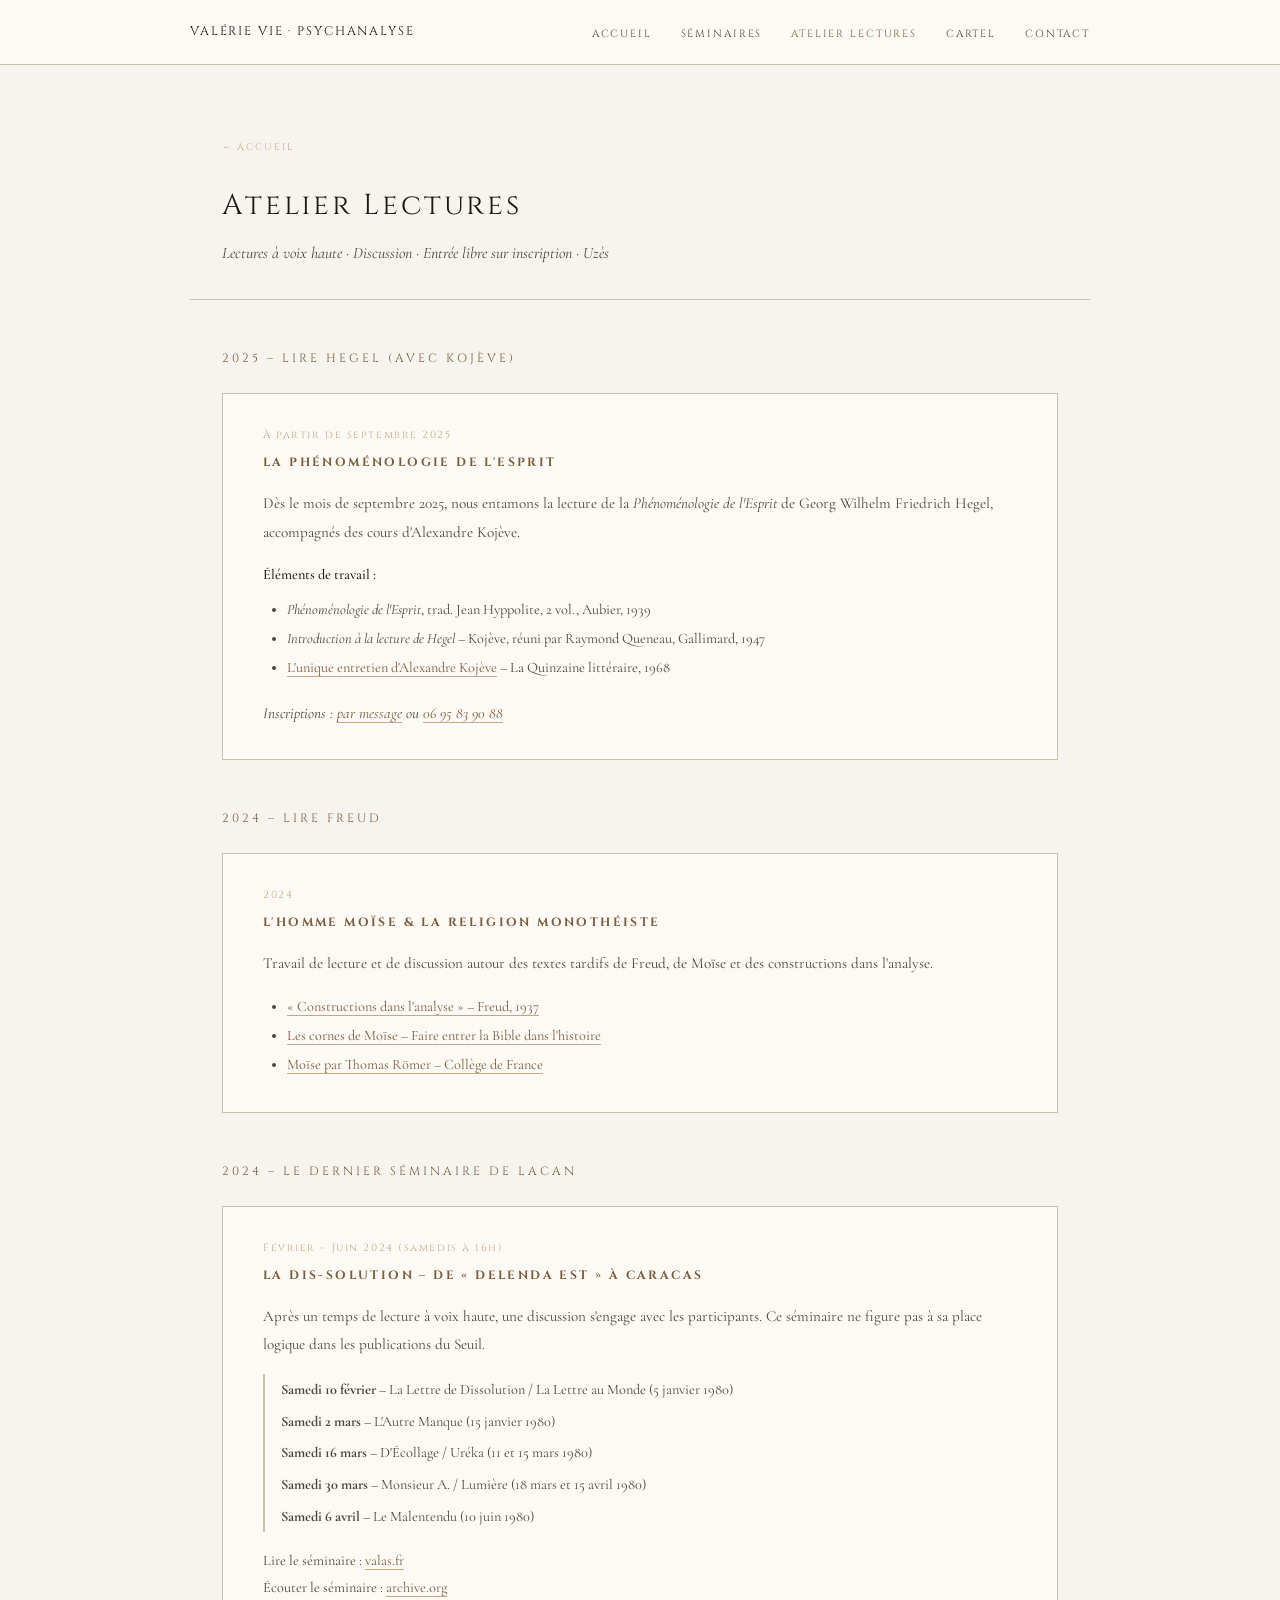
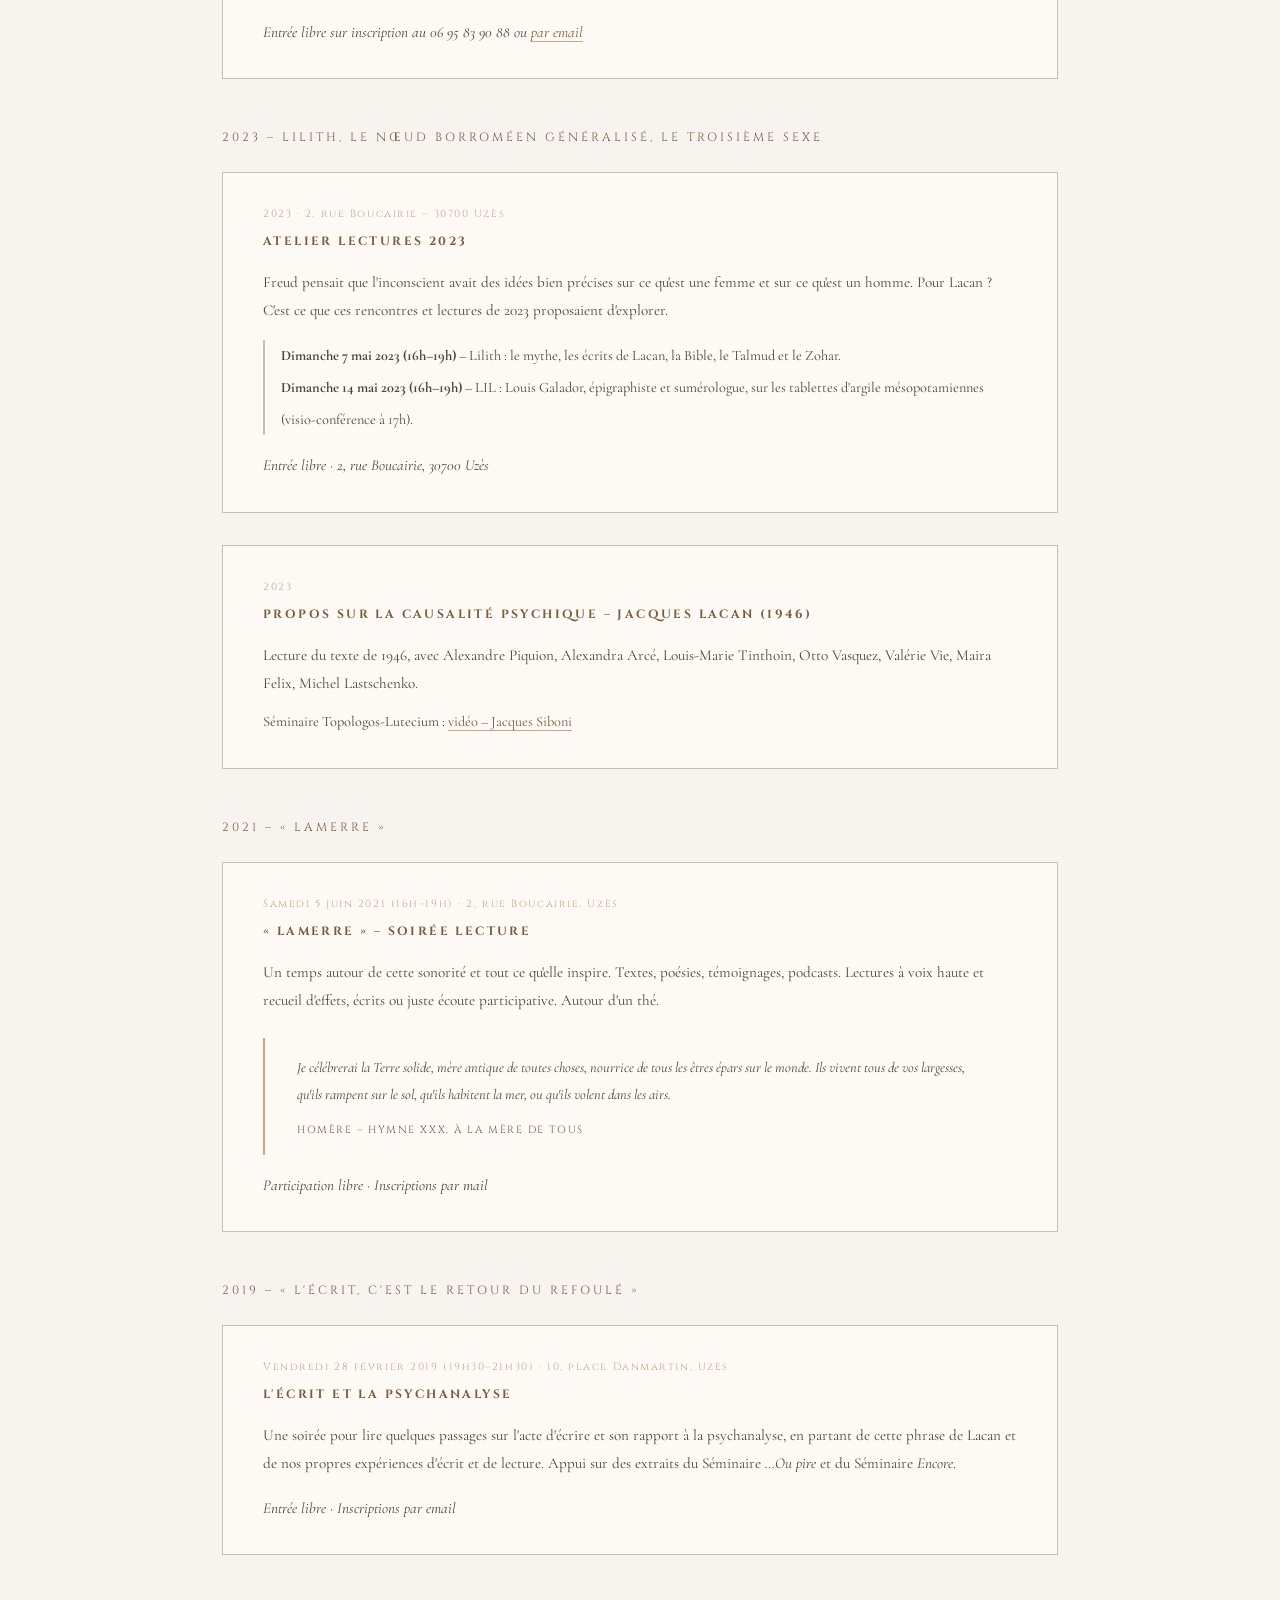
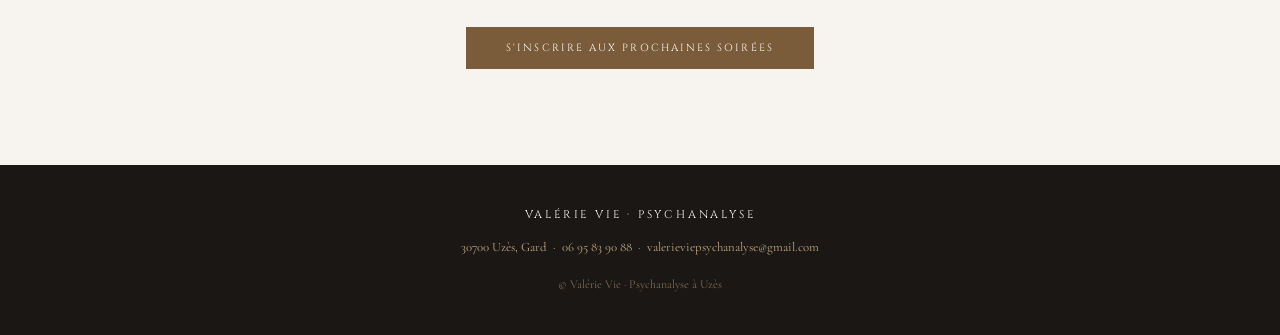
==== atelier-lectures.html @ 2cf09d51 "Add files via upload" ====
<!DOCTYPE html>
<html lang="fr">
<head>
  <meta charset="UTF-8">
  <meta name="viewport" content="width=device-width, initial-scale=1.0">
  <title>Atelier Lectures – Valérie Vie Psychanalyse Uzès</title>
  <meta name="description" content="Atelier de lecture de textes psychanalytiques à Uzès. Hegel avec Kojève, Freud, Lacan. Entrée libre sur inscription.">
  <meta name="keywords" content="atelier lecture psychanalyse Uzès, lire Lacan, lire Freud Gard, soirée lecture Occitanie">
  <link rel="canonical" href="https://valerievie-psychanalyse.fr/atelier-lectures.html">
  <link rel="stylesheet" href="style.css">
</head>
<body>

<nav>
  <div class="nav-inner">
    <a class="nav-logo" href="index.html">Valérie Vie · Psychanalyse</a>
    <button class="burger" aria-label="Menu"><span></span><span></span><span></span></button>
    <ul class="nav-links">
      <li><a href="index.html">Accueil</a></li>
      <li><a href="seminaires.html">Séminaires</a></li>
      <li><a href="atelier-lectures.html" class="active">Atelier Lectures</a></li>
      <li><a href="cartel.html">Cartel</a></li>
      <li><a href="contact.html">Contact</a></li>
    </ul>
  </div>
</nav>

<div class="page-header fade-in">
  <a class="back" href="index.html">← Accueil</a>
  <h1>Atelier Lectures</h1>
  <p class="subtitle">Lectures à voix haute · Discussion · Entrée libre sur inscription · Uzès</p>
</div>

<main class="container">

  <!-- 2025 : Hegel -->
  <p class="section-title">2025 – Lire Hegel (avec Kojève)</p>

  <div class="card fade-in">
    <div class="card-year">À partir de septembre 2025</div>
    <h3>La Phénoménologie de l'Esprit</h3>
    <p>
      Dès le mois de septembre 2025, nous entamons la lecture de la <em>Phénoménologie de l'Esprit</em>
      de Georg Wilhelm Friedrich Hegel, accompagnés des cours d'Alexandre Kojève.
    </p>
    <p style="margin-top:1rem;font-weight:500;font-size:0.9rem;color:var(--ink);">Éléments de travail :</p>
    <ul style="margin-top:0.5rem;list-style:disc;padding-left:1.5rem;font-size:0.9rem;color:var(--ink-light);line-height:2;">
      <li><em>Phénoménologie de l'Esprit</em>, trad. Jean Hyppolite, 2 vol., Aubier, 1939</li>
      <li><em>Introduction à la lecture de Hegel</em> – Kojève, réuni par Raymond Queneau, Gallimard, 1947</li>
      <li><a class="text-link" href="https://www.la-nouvelle-quinzaine.fr/alexandre-kojeve-1902-1968-son-unique-entretien-quelques-mois-avant-sa-mort" target="_blank" rel="noopener">L'unique entretien d'Alexandre Kojève</a> – La Quinzaine littéraire, 1968</li>
    </ul>
    <p class="card-members">Inscriptions : <a class="text-link" href="contact.html">par message</a> ou <a class="text-link" href="tel:0695839088">06 95 83 90 88</a></p>
  </div>

  <!-- 2024 : Freud -->
  <p class="section-title">2024 – Lire Freud</p>

  <div class="card">
    <div class="card-year">2024</div>
    <h3>L'Homme Moïse &amp; la Religion Monothéiste</h3>
    <p>
      Travail de lecture et de discussion autour des textes tardifs de Freud, de Moïse
      et des constructions dans l'analyse.
    </p>
    <ul style="margin-top:1rem;list-style:disc;padding-left:1.5rem;font-size:0.9rem;color:var(--ink-light);line-height:2;">
      <li><a class="text-link" href="https://recherchesaint-anne.blogspot.com/2020/12/constructions-dans-lanalyse-freud-1937.html" target="_blank" rel="noopener">«&nbsp;Constructions dans l'analyse&nbsp;» – Freud, 1937</a></li>
      <li><a class="text-link" href="https://www.youtube.com/watch?v=8_z9hTiQg0g" target="_blank" rel="noopener">Les cornes de Moïse – Faire entrer la Bible dans l'histoire</a></li>
      <li><a class="text-link" href="https://www.college-de-france.fr/fr/audiovisuel?key=moise" target="_blank" rel="noopener">Moïse par Thomas Römer – Collège de France</a></li>
    </ul>
  </div>

  <!-- 2024 : Lacan Dissolution -->
  <p class="section-title">2024 – Le Dernier Séminaire de Lacan</p>

  <div class="card">
    <div class="card-year">Février – Juin 2024 (samedis à 16h)</div>
    <h3>La Dis-Solution – De «&nbsp;Delenda Est&nbsp;» à Caracas</h3>
    <p>
      Après un temps de lecture à voix haute, une discussion s'engage avec les participants.
      Ce séminaire ne figure pas à sa place logique dans les publications du Seuil.
    </p>
    <ul style="margin-top:1rem;list-style:none;font-size:0.9rem;color:var(--ink-light);line-height:2.2;border-left:2px solid var(--rule);padding-left:1rem;">
      <li><strong>Samedi 10 février</strong> – La Lettre de Dissolution / La Lettre au Monde (5 janvier 1980)</li>
      <li><strong>Samedi 2 mars</strong> – L'Autre Manque (15 janvier 1980)</li>
      <li><strong>Samedi 16 mars</strong> – D'Écollage / Uréka (11 et 15 mars 1980)</li>
      <li><strong>Samedi 30 mars</strong> – Monsieur A. / Lumière (18 mars et 15 avril 1980)</li>
      <li><strong>Samedi 6 avril</strong> – Le Malentendu (10 juin 1980)</li>
    </ul>
    <p style="margin-top:1rem;font-size:0.9rem;">
      Lire le séminaire : <a class="text-link" href="https://www.valas.fr/La-Dissolution-1979-1980-et-ses-suites,051" target="_blank" rel="noopener">valas.fr</a><br>
      Écouter le séminaire : <a class="text-link" href="https://archive.org/details/Dissolution_201406" target="_blank" rel="noopener">archive.org</a>
    </p>
    <p class="card-members">Entrée libre sur inscription au 06 95 83 90 88 ou <a class="text-link" href="mailto:valerieviepsychanalyse@gmail.com">par email</a></p>
  </div>

  <!-- 2023 -->
  <p class="section-title">2023 – Lilith, le Nœud Borroméen Généralisé, le Troisième Sexe</p>

  <div class="card">
    <div class="card-year">2023 · 2, rue Boucairie – 30700 Uzès</div>
    <h3>Atelier Lectures 2023</h3>
    <p>
      Freud pensait que l'inconscient avait des idées bien précises sur ce qu'est une femme et sur ce qu'est un homme.
      Pour Lacan&nbsp;? C'est ce que ces rencontres et lectures de 2023 proposaient d'explorer.
    </p>
    <ul style="margin-top:1rem;list-style:none;font-size:0.9rem;color:var(--ink-light);line-height:2.2;border-left:2px solid var(--rule);padding-left:1rem;">
      <li><strong>Dimanche 7 mai 2023 (16h–19h)</strong> – Lilith : le mythe, les écrits de Lacan, la Bible, le Talmud et le Zohar.</li>
      <li><strong>Dimanche 14 mai 2023 (16h–19h)</strong> – LIL : Louis Galador, épigraphiste et sumérologue, sur les tablettes d'argile mésopotamiennes (visio-conférence à 17h).</li>
    </ul>
    <p class="card-members">Entrée libre · 2, rue Boucairie, 30700 Uzès</p>
  </div>

  <!-- 2023 Causalité psychique -->
  <div class="card">
    <div class="card-year">2023</div>
    <h3>Propos sur la Causalité Psychique – Jacques Lacan (1946)</h3>
    <p>
      Lecture du texte de 1946, avec Alexandre Piquion, Alexandra Arcé, Louis-Marie Tinthoin,
      Otto Vasquez, Valérie Vie, Maira Felix, Michel Lastschenko.
    </p>
    <p style="margin-top:0.75rem;font-size:0.9rem;">
      Séminaire Topologos-Lutecium : <a class="text-link" href="https://www.youtube.com/watch?v=P_u5lKTdiG8" target="_blank" rel="noopener">vidéo – Jacques Siboni</a>
    </p>
  </div>

  <!-- 2021 -->
  <p class="section-title">2021 – «&nbsp;Lamerre&nbsp;»</p>

  <div class="card">
    <div class="card-year">Samedi 5 juin 2021 (16h–19h) · 2, rue Boucairie, Uzès</div>
    <h3>«&nbsp;Lamerre&nbsp;» – Soirée Lecture</h3>
    <p>
      Un temps autour de cette sonorité et tout ce qu'elle inspire.
      Textes, poésies, témoignages, podcasts. Lectures à voix haute et recueil d'effets,
      écrits ou juste écoute participative. Autour d'un thé.
    </p>
    <div class="quote-block" style="margin:1.5rem 0 0;">
      <blockquote style="font-size:0.9rem;">
        Je célébrerai la Terre solide, mère antique de toutes choses, nourrice de tous les êtres épars sur le monde.
        Ils vivent tous de vos largesses, qu'ils rampent sur le sol, qu'ils habitent la mer, ou qu'ils volent dans les airs.
      </blockquote>
      <cite>Homère – Hymne XXX, À la Mère de tous</cite>
    </div>
    <p class="card-members">Participation libre · Inscriptions par mail</p>
  </div>

  <!-- 2019 -->
  <p class="section-title">2019 – «&nbsp;L'écrit, c'est le retour du refoulé&nbsp;»</p>

  <div class="card">
    <div class="card-year">Vendredi 28 février 2019 (19h30–21h30) · 10, place Danmartin, Uzès</div>
    <h3>L'Écrit et la Psychanalyse</h3>
    <p>
      Une soirée pour lire quelques passages sur l'acte d'écrire et son rapport à la psychanalyse,
      en partant de cette phrase de Lacan et de nos propres expériences d'écrit et de lecture.
      Appui sur des extraits du Séminaire <em>…Ou pire</em> et du Séminaire <em>Encore</em>.
    </p>
    <p class="card-members">Entrée libre · Inscriptions par email</p>
  </div>

  <div style="margin-top:3rem;text-align:center;">
    <a href="contact.html" class="btn">S'inscrire aux prochaines soirées</a>
  </div>

</main>

<footer>
  <div class="footer-logo">Valérie Vie · Psychanalyse</div>
  <p>30700 Uzès, Gard &nbsp;·&nbsp;
  <a href="tel:0695839088">06 95 83 90 88</a> &nbsp;·&nbsp;
  <a href="mailto:valerieviepsychanalyse@gmail.com">valerieviepsychanalyse@gmail.com</a></p>
  <p style="margin-top:1rem;font-size:0.75rem;opacity:0.6;">© Valérie Vie · Psychanalyse à Uzès</p>
</footer>

<script src="nav.js"></script>
</body>
</html>
---- style.css ----
@import url('https://fonts.googleapis.com/css2?family=Cormorant+Garamond:ital,wght@0,300;0,400;0,500;1,300;1,400&family=Cinzel:wght@400;500&family=EB+Garamond:ital,wght@0,400;1,400&display=swap');

:root {
  --bg: #f7f4ef;
  --ink: #1a1714;
  --ink-light: #4a4540;
  --accent: #7a5c3a;
  --accent-light: #c4a882;
  --rule: #c8bfb0;
  --white: #fdfaf6;
}

*, *::before, *::after { box-sizing: border-box; margin: 0; padding: 0; }

html { scroll-behavior: smooth; }

body {
  background: var(--bg);
  color: var(--ink);
  font-family: 'Cormorant Garamond', serif;
  font-size: 18px;
  line-height: 1.75;
  min-height: 100vh;
}

/* ── NAV ── */
nav {
  background: var(--white);
  border-bottom: 1px solid var(--rule);
  position: sticky;
  top: 0;
  z-index: 100;
  padding: 0 2rem;
}

.nav-inner {
  max-width: 900px;
  margin: 0 auto;
  display: flex;
  align-items: center;
  justify-content: space-between;
  height: 64px;
  gap: 1rem;
}

.nav-logo {
  font-family: 'Cinzel', serif;
  font-size: 0.78rem;
  letter-spacing: 0.15em;
  text-transform: uppercase;
  color: var(--ink);
  text-decoration: none;
  white-space: nowrap;
}

.nav-links {
  display: flex;
  gap: 1.8rem;
  list-style: none;
  flex-wrap: wrap;
  justify-content: flex-end;
}

.nav-links a {
  font-family: 'Cinzel', serif;
  font-size: 0.65rem;
  letter-spacing: 0.18em;
  text-transform: uppercase;
  color: var(--ink-light);
  text-decoration: none;
  transition: color 0.2s;
  white-space: nowrap;
}

.nav-links a:hover,
.nav-links a.active { color: var(--accent); }

/* burger */
.burger { display: none; cursor: pointer; flex-direction: column; gap: 5px; background: none; border: none; padding: 4px; }
.burger span { display: block; width: 24px; height: 1.5px; background: var(--ink); transition: all 0.3s; }

/* ── HERO ── */
.hero {
  max-width: 900px;
  margin: 5rem auto 3rem;
  padding: 0 2rem;
  display: grid;
  grid-template-columns: 1fr 1fr;
  gap: 4rem;
  align-items: start;
}

.hero-text h1 {
  font-family: 'Cinzel', serif;
  font-size: 1.1rem;
  letter-spacing: 0.2em;
  text-transform: uppercase;
  color: var(--accent);
  margin-bottom: 0.4rem;
}

.hero-text h2 {
  font-family: 'Cormorant Garamond', serif;
  font-size: 3rem;
  font-weight: 300;
  line-height: 1.15;
  margin-bottom: 1.5rem;
}

.hero-text p {
  font-size: 1rem;
  color: var(--ink-light);
  font-style: italic;
  line-height: 1.8;
}

.hero-ornament {
  display: flex;
  flex-direction: column;
  align-items: center;
  padding-top: 1rem;
}

.borromean {
  width: 120px;
  height: 120px;
  opacity: 0.55;
}

/* ── DIVIDER ── */
.divider {
  max-width: 900px;
  margin: 3rem auto;
  padding: 0 2rem;
  display: flex;
  align-items: center;
  gap: 1.5rem;
  color: var(--accent-light);
  font-family: 'Cinzel', serif;
  font-size: 0.6rem;
  letter-spacing: 0.3em;
  text-transform: uppercase;
}
.divider::before, .divider::after {
  content: '';
  flex: 1;
  height: 1px;
  background: var(--rule);
}

/* ── MAIN CONTENT ── */
.container {
  max-width: 900px;
  margin: 0 auto;
  padding: 0 2rem 6rem;
}

/* ── QUOTE BLOCK ── */
.quote-block {
  border-left: 2px solid var(--accent-light);
  margin: 2.5rem 0;
  padding: 1rem 2rem;
  background: var(--white);
}

.quote-block blockquote {
  font-style: italic;
  font-size: 1.05rem;
  color: var(--ink-light);
  line-height: 1.9;
}

.quote-block cite {
  display: block;
  margin-top: 0.75rem;
  font-family: 'Cinzel', serif;
  font-size: 0.65rem;
  letter-spacing: 0.15em;
  text-transform: uppercase;
  color: var(--accent);
  font-style: normal;
}

/* ── SECTION TITLE ── */
.section-title {
  font-family: 'Cinzel', serif;
  font-size: 0.75rem;
  letter-spacing: 0.25em;
  text-transform: uppercase;
  color: var(--accent);
  margin: 3rem 0 1.5rem;
}

/* ── PROSE ── */
.prose {
  font-size: 1rem;
  color: var(--ink-light);
  line-height: 1.9;
  margin-bottom: 1.5rem;
}

.prose + .prose { margin-top: 0; }

/* ── CARD ── */
.card {
  background: var(--white);
  border: 1px solid var(--rule);
  padding: 2rem 2.5rem;
  margin-bottom: 2rem;
}

.card h3 {
  font-family: 'Cinzel', serif;
  font-size: 0.75rem;
  letter-spacing: 0.2em;
  text-transform: uppercase;
  color: var(--accent);
  margin-bottom: 1rem;
}

.card-year {
  font-family: 'Cinzel', serif;
  font-size: 0.65rem;
  letter-spacing: 0.15em;
  color: var(--accent-light);
  margin-bottom: 0.5rem;
}

.card p { font-size: 0.95rem; color: var(--ink-light); line-height: 1.85; }

.card-members {
  margin-top: 1rem;
  font-size: 0.85rem;
  font-style: italic;
  color: var(--accent-light);
}

/* ── ACTIVITIES ── */
.activity-grid {
  display: grid;
  grid-template-columns: 1fr 1fr 1fr;
  gap: 1.5rem;
  margin: 2rem 0;
}

.activity-item {
  background: var(--white);
  border: 1px solid var(--rule);
  padding: 1.5rem;
  text-align: center;
  transition: border-color 0.2s;
}

.activity-item:hover { border-color: var(--accent-light); }

.activity-item a {
  font-family: 'Cinzel', serif;
  font-size: 0.65rem;
  letter-spacing: 0.2em;
  text-transform: uppercase;
  color: var(--accent);
  text-decoration: none;
}

.activity-item p {
  margin-top: 0.5rem;
  font-size: 0.9rem;
  color: var(--ink-light);
  font-style: italic;
}

/* ── CONTACT ── */
.contact-grid {
  display: grid;
  grid-template-columns: 1fr 1fr;
  gap: 3rem;
  margin-top: 2rem;
}

.contact-info p {
  font-size: 1rem;
  color: var(--ink-light);
  margin-bottom: 0.5rem;
}

.contact-info a {
  color: var(--accent);
  text-decoration: none;
}

.contact-info a:hover { text-decoration: underline; }

.contact-form label {
  display: block;
  font-family: 'Cinzel', serif;
  font-size: 0.6rem;
  letter-spacing: 0.2em;
  text-transform: uppercase;
  color: var(--ink-light);
  margin-bottom: 0.4rem;
  margin-top: 1.2rem;
}

.contact-form input,
.contact-form textarea {
  width: 100%;
  background: var(--white);
  border: 1px solid var(--rule);
  padding: 0.75rem 1rem;
  font-family: 'Cormorant Garamond', serif;
  font-size: 1rem;
  color: var(--ink);
  outline: none;
  transition: border-color 0.2s;
}

.contact-form input:focus,
.contact-form textarea:focus { border-color: var(--accent-light); }

.contact-form textarea { height: 140px; resize: vertical; }

.btn {
  display: inline-block;
  margin-top: 1.5rem;
  padding: 0.75rem 2.5rem;
  background: var(--accent);
  color: var(--white);
  font-family: 'Cinzel', serif;
  font-size: 0.65rem;
  letter-spacing: 0.2em;
  text-transform: uppercase;
  border: none;
  cursor: pointer;
  text-decoration: none;
  transition: background 0.2s;
}

.btn:hover { background: var(--ink); }

/* ── NEWSLETTER ── */
.newsletter {
  background: var(--white);
  border: 1px solid var(--rule);
  padding: 2.5rem;
  text-align: center;
  margin: 3rem 0;
}

.newsletter h3 {
  font-family: 'Cinzel', serif;
  font-size: 0.75rem;
  letter-spacing: 0.2em;
  text-transform: uppercase;
  color: var(--accent);
  margin-bottom: 1rem;
}

.newsletter p {
  font-size: 0.95rem;
  color: var(--ink-light);
  font-style: italic;
  margin-bottom: 1.5rem;
}

.newsletter-form {
  display: flex;
  gap: 0;
  max-width: 400px;
  margin: 0 auto;
}

.newsletter-form input {
  flex: 1;
  background: var(--bg);
  border: 1px solid var(--rule);
  border-right: none;
  padding: 0.75rem 1rem;
  font-family: 'Cormorant Garamond', serif;
  font-size: 1rem;
  color: var(--ink);
  outline: none;
}

.newsletter-form button {
  padding: 0.75rem 1.5rem;
  background: var(--accent);
  color: var(--white);
  font-family: 'Cinzel', serif;
  font-size: 0.6rem;
  letter-spacing: 0.15em;
  text-transform: uppercase;
  border: none;
  cursor: pointer;
  transition: background 0.2s;
}

.newsletter-form button:hover { background: var(--ink); }

/* ── PAGE HEADER ── */
.page-header {
  max-width: 900px;
  margin: 4rem auto 2rem;
  padding: 0 2rem;
  border-bottom: 1px solid var(--rule);
  padding-bottom: 2rem;
}

.page-header .back {
  font-family: 'Cinzel', serif;
  font-size: 0.6rem;
  letter-spacing: 0.2em;
  text-transform: uppercase;
  color: var(--accent-light);
  text-decoration: none;
  display: inline-block;
  margin-bottom: 1.5rem;
  transition: color 0.2s;
}

.page-header .back:hover { color: var(--accent); }

.page-header h1 {
  font-family: 'Cinzel', serif;
  font-size: 1.8rem;
  font-weight: 400;
  letter-spacing: 0.1em;
  color: var(--ink);
}

.page-header .subtitle {
  font-style: italic;
  color: var(--ink-light);
  margin-top: 0.5rem;
  font-size: 1rem;
}

/* ── FOOTER ── */
footer {
  background: var(--ink);
  color: var(--accent-light);
  text-align: center;
  padding: 2.5rem 2rem;
}

footer .footer-logo {
  font-family: 'Cinzel', serif;
  font-size: 0.7rem;
  letter-spacing: 0.25em;
  text-transform: uppercase;
  color: var(--white);
  margin-bottom: 0.75rem;
}

footer p {
  font-size: 0.8rem;
  line-height: 1.7;
}

footer a { color: var(--accent-light); text-decoration: none; }
footer a:hover { color: var(--white); }

/* ── LINKS ── */
.text-link {
  color: var(--accent);
  text-decoration: none;
  border-bottom: 1px solid var(--accent-light);
  transition: border-color 0.2s;
}

.text-link:hover { border-color: var(--accent); }

/* ── RESPONSIVE ── */
@media (max-width: 700px) {
  .nav-links { display: none; flex-direction: column; position: absolute; top: 64px; left: 0; right: 0; background: var(--white); border-bottom: 1px solid var(--rule); padding: 1rem 2rem; gap: 1rem; }
  .nav-links.open { display: flex; }
  .burger { display: flex; }

  .hero { grid-template-columns: 1fr; gap: 2rem; margin-top: 3rem; }
  .hero-ornament { display: none; }
  .hero-text h2 { font-size: 2.2rem; }

  .activity-grid { grid-template-columns: 1fr; }
  .contact-grid { grid-template-columns: 1fr; }
  .newsletter-form { flex-direction: column; }
  .newsletter-form input { border-right: 1px solid var(--rule); border-bottom: none; }
}

/* fade-in animation */
@keyframes fadeUp {
  from { opacity: 0; transform: translateY(16px); }
  to   { opacity: 1; transform: translateY(0); }
}

.fade-in { animation: fadeUp 0.7s ease both; }
.fade-in-2 { animation: fadeUp 0.7s 0.15s ease both; }
.fade-in-3 { animation: fadeUp 0.7s 0.3s ease both; }
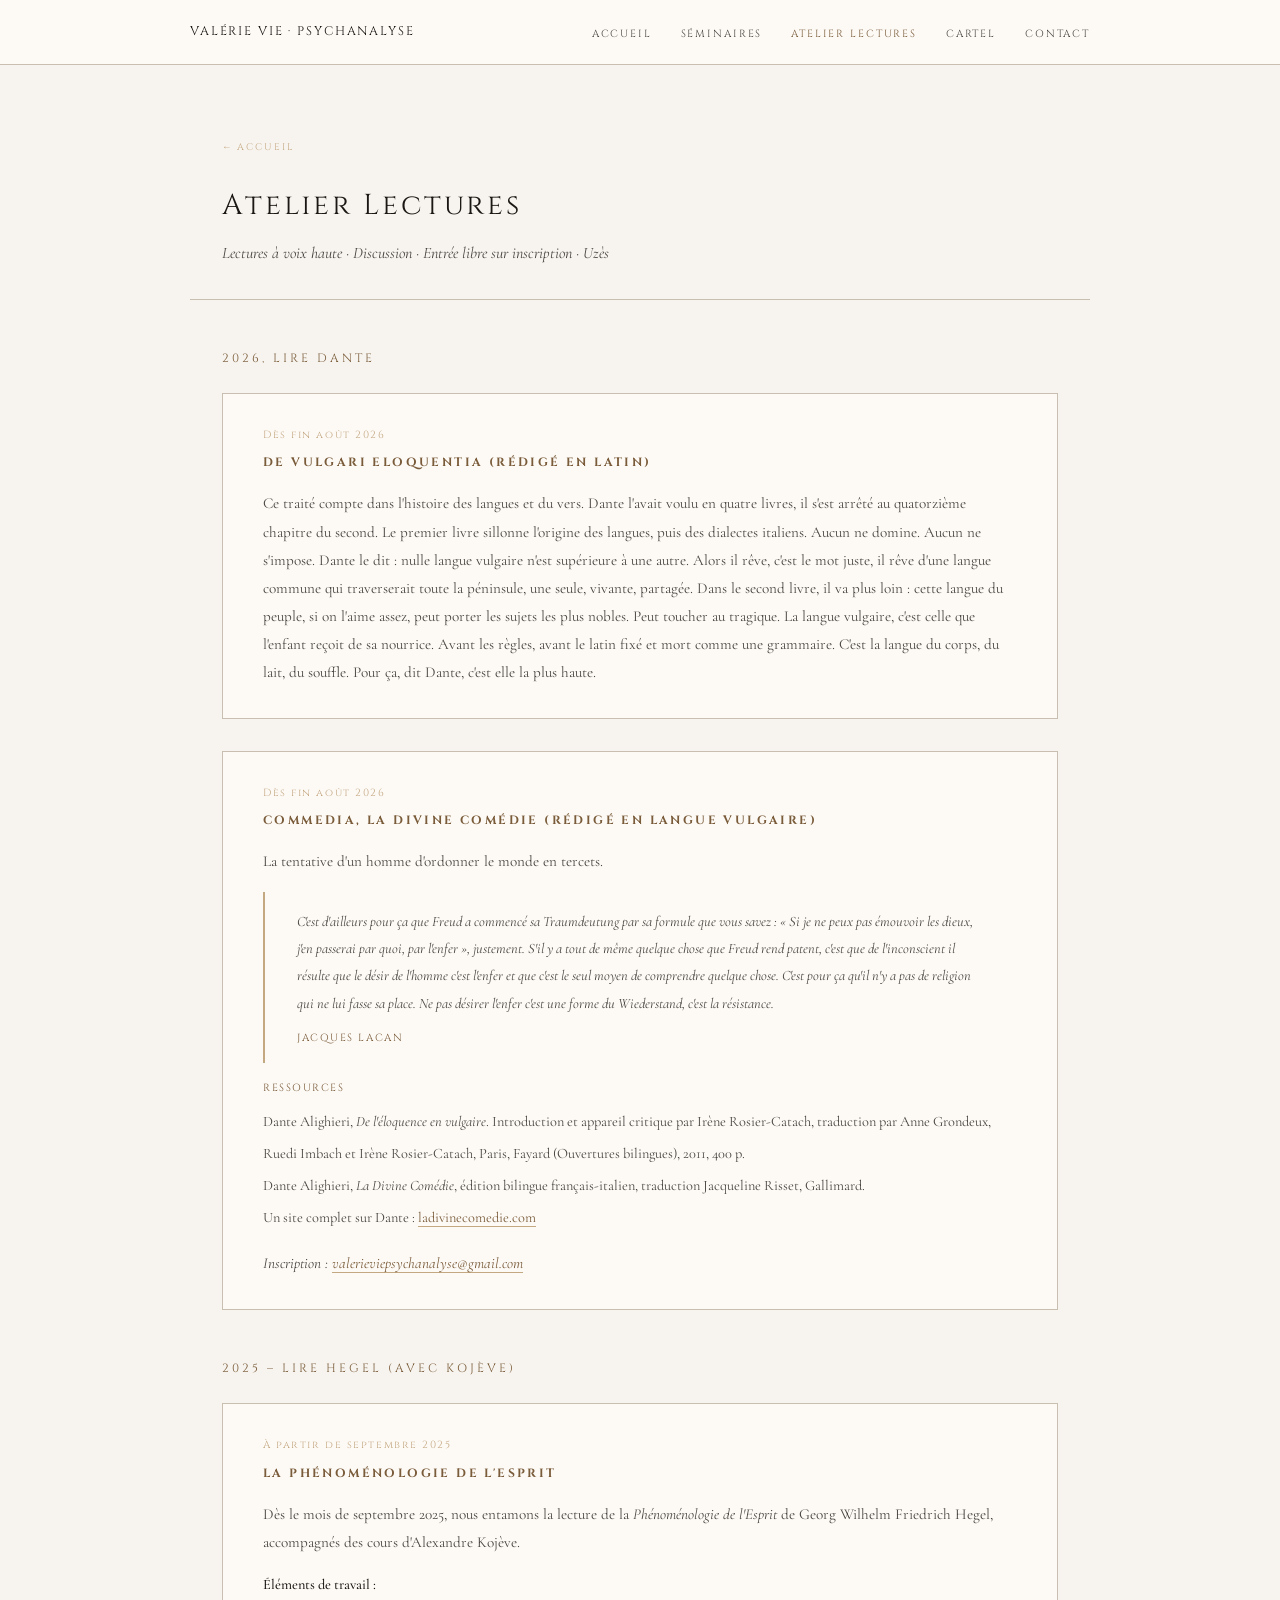
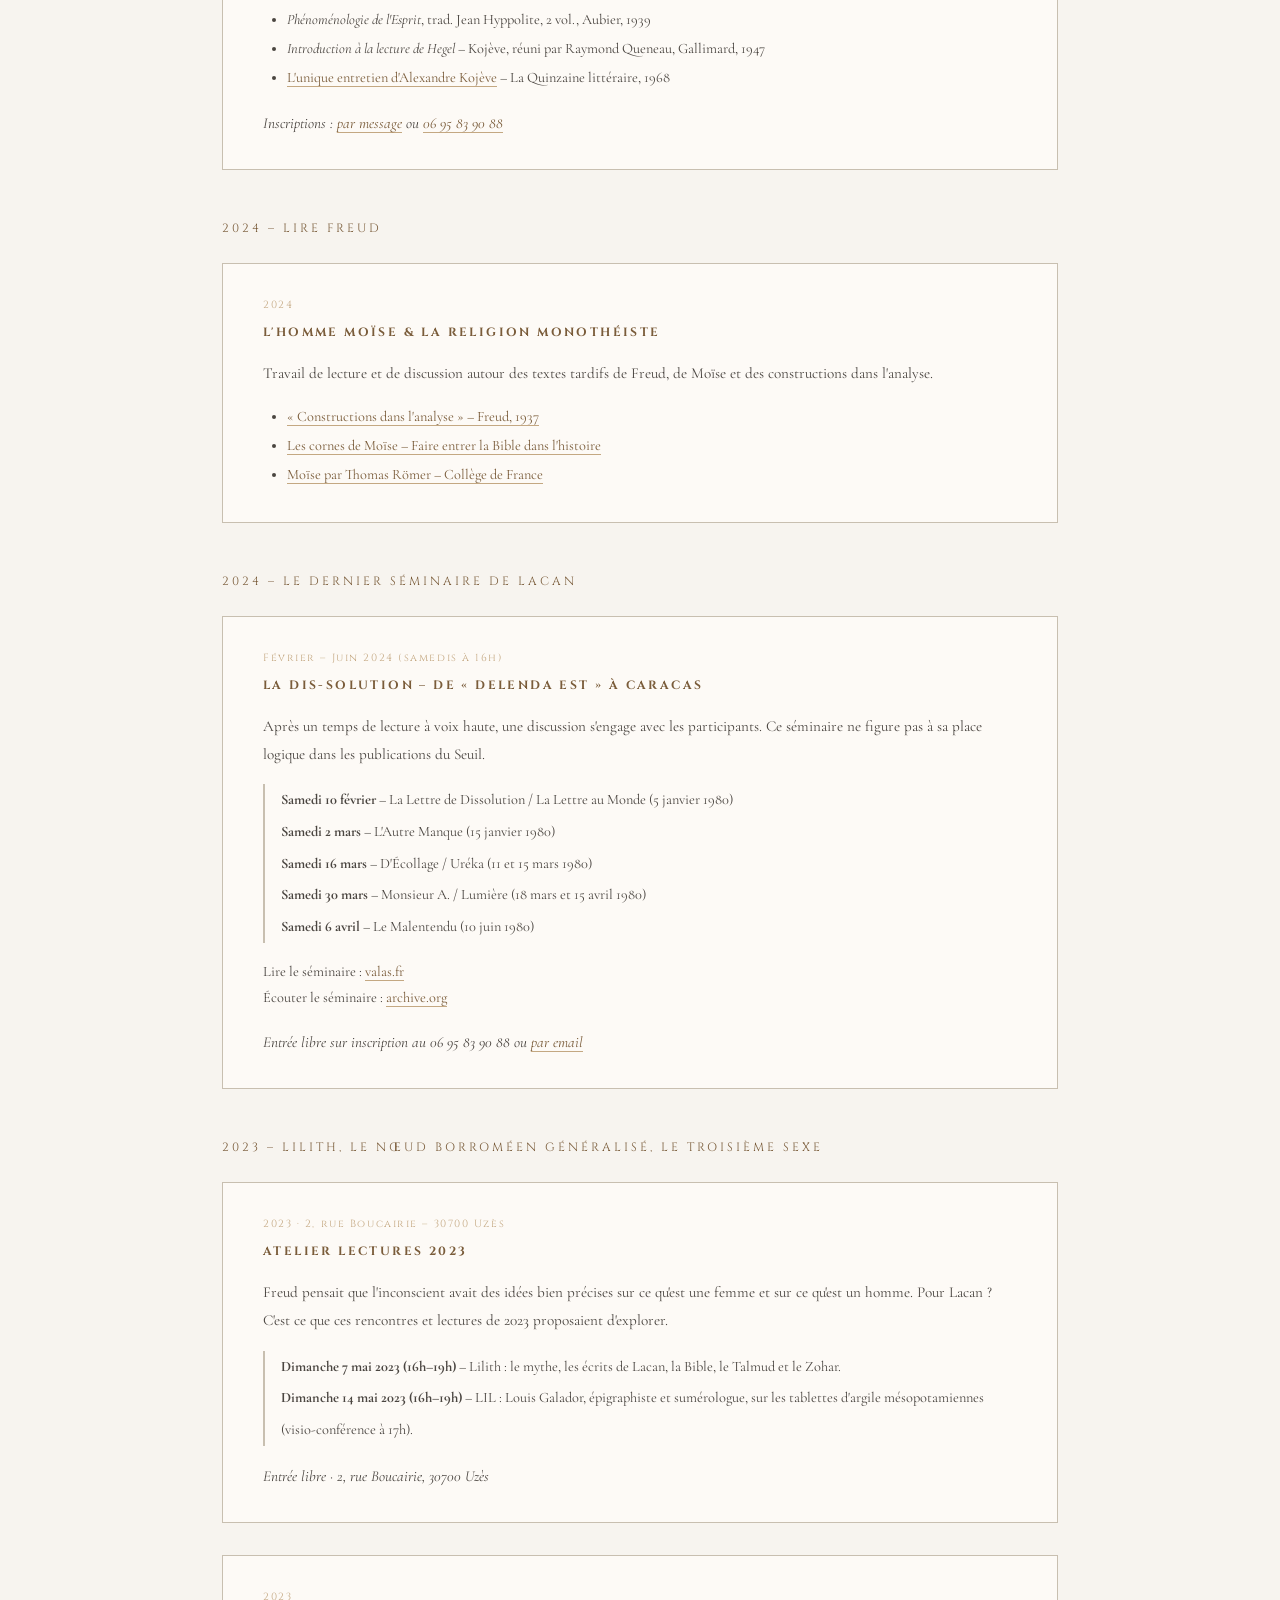
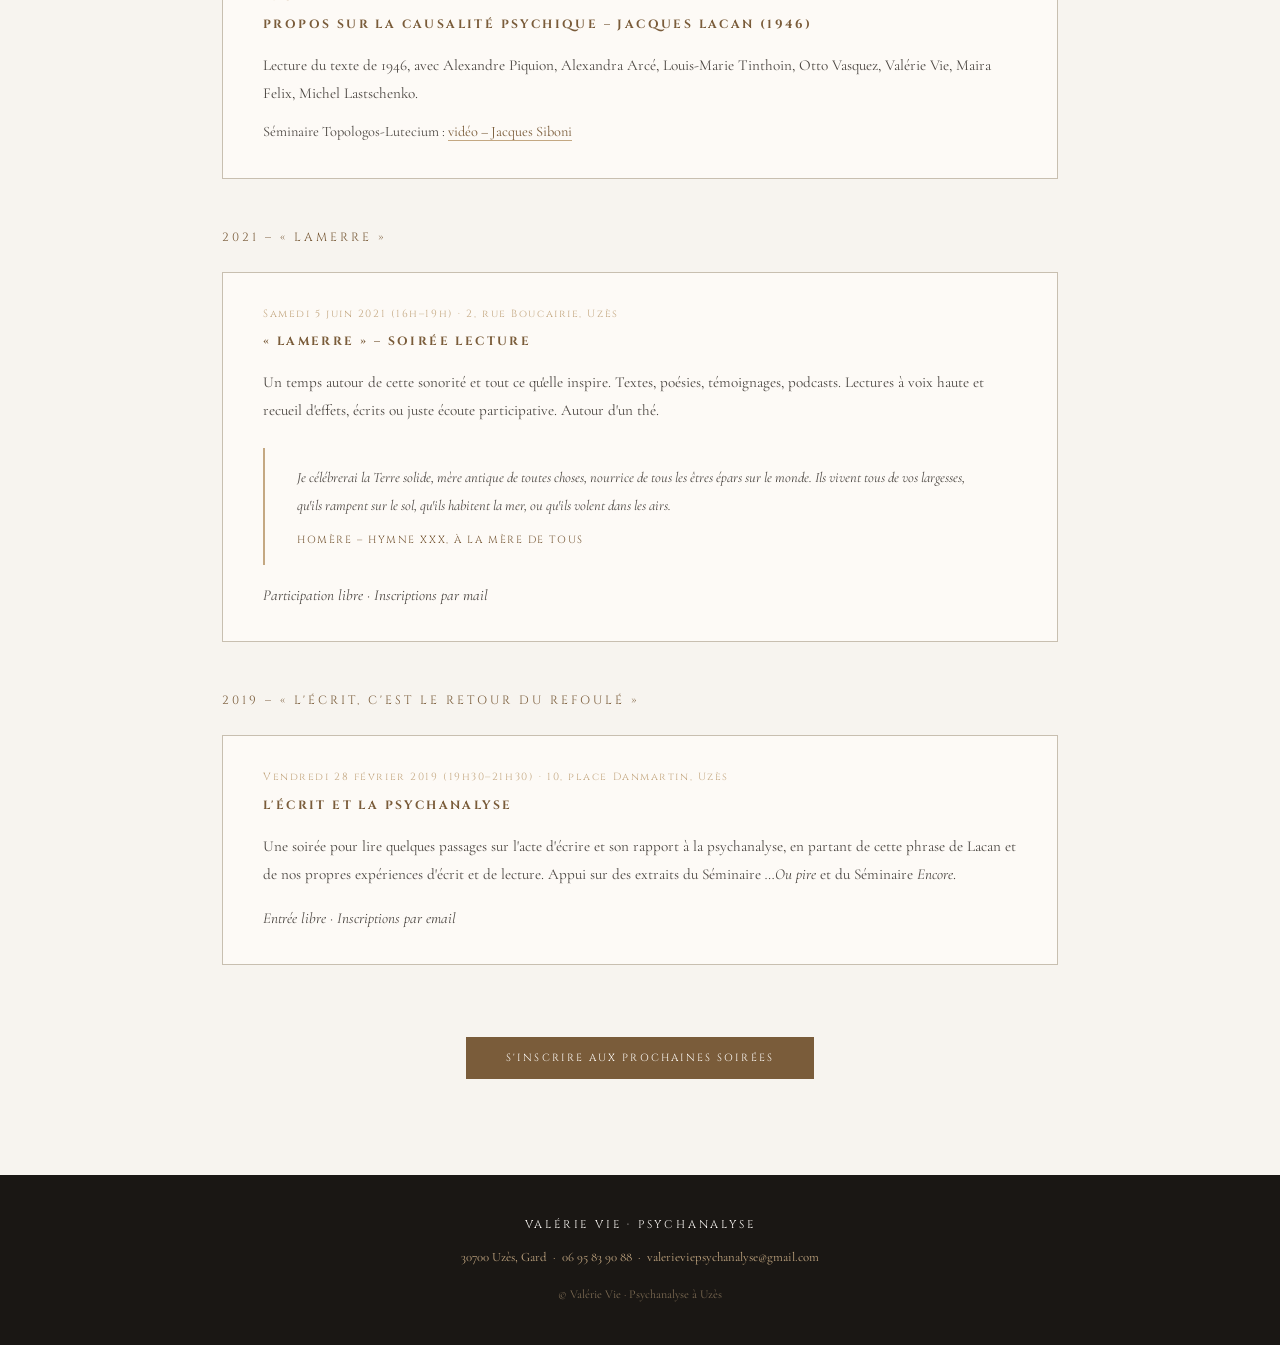
==== commit 7235710c: "Update atelier-lectures.html" ====
--- a/atelier-lectures.html
+++ b/atelier-lectures.html
@@ -32,7 +32,43 @@
 </div>
 
 <main class="container">
-
+<p class="section-title">2026, Lire Dante</p>
+
+  <div class="card">
+    <div class="card-year">Dès fin août 2026</div>
+    <h3>De Vulgari Eloquentia (rédigé en latin)</h3>
+    <p>
+      Ce traité compte dans l'histoire des langues et du vers. Dante l'avait voulu en quatre livres, il s'est arrêté au quatorzième chapitre du second.
+      Le premier livre sillonne l'origine des langues, puis des dialectes italiens. Aucun ne domine. Aucun ne s'impose. Dante le dit : nulle langue vulgaire n'est supérieure à une autre.
+      Alors il rêve, c'est le mot juste, il rêve d'une langue commune qui traverserait toute la péninsule, une seule, vivante, partagée.
+      Dans le second livre, il va plus loin : cette langue du peuple, si on l'aime assez, peut porter les sujets les plus nobles. Peut toucher au tragique.
+      La langue vulgaire, c'est celle que l'enfant reçoit de sa nourrice. Avant les règles, avant le latin fixé et mort comme une grammaire. C'est la langue du corps, du lait, du souffle. Pour ça, dit Dante, c'est elle la plus haute.
+    </p>
+  </div>
+
+  <div class="card">
+    <div class="card-year">Dès fin août 2026</div>
+    <h3>Commedia, La Divine Comédie (rédigé en langue vulgaire)</h3>
+    <p>La tentative d'un homme d'ordonner le monde en tercets.</p>
+    <div class="quote-block" style="margin:1rem 0;">
+      <blockquote style="font-size:0.9rem;">
+        C'est d'ailleurs pour ça que Freud a commencé sa Traumdeutung par sa formule que vous savez :
+        « Si je ne peux pas émouvoir les dieux, j'en passerai par quoi, par l'enfer », justement.
+        S'il y a tout de même quelque chose que Freud rend patent, c'est que de l'inconscient il résulte
+        que le désir de l'homme c'est l'enfer et que c'est le seul moyen de comprendre quelque chose.
+        C'est pour ça qu'il n'y a pas de religion qui ne lui fasse sa place. Ne pas désirer l'enfer
+        c'est une forme du Wiederstand, c'est la résistance.
+      </blockquote>
+      <cite>Jacques Lacan</cite>
+    </div>
+    <p style="margin-top:1rem;font-family:'Cinzel',serif;font-size:0.65rem;letter-spacing:0.15em;text-transform:uppercase;color:var(--accent);">Ressources</p>
+    <ul style="list-style:none;font-size:0.9rem;color:var(--ink-light);line-height:2.2;margin-top:0.5rem;">
+      <li>Dante Alighieri, <em>De l'éloquence en vulgaire</em>. Introduction et appareil critique par Irène Rosier-Catach, traduction par Anne Grondeux, Ruedi Imbach et Irène Rosier-Catach, Paris, Fayard (Ouvertures bilingues), 2011, 400 p.</li>
+      <li>Dante Alighieri, <em>La Divine Comédie</em>, édition bilingue français-italien, traduction Jacqueline Risset, Gallimard.</li>
+      <li>Un site complet sur Dante : <a class="text-link" href="https://ladivinecomedie.com/" target="_blank" rel="noopener">ladivinecomedie.com</a></li>
+    </ul>
+    <p class="card-members">Inscription : <a class="text-link" href="mailto:valerieviepsychanalyse@gmail.com">valerieviepsychanalyse@gmail.com</a></p>
+  </div>
   <!-- 2025 : Hegel -->
   <p class="section-title">2025 – Lire Hegel (avec Kojève)</p>
 
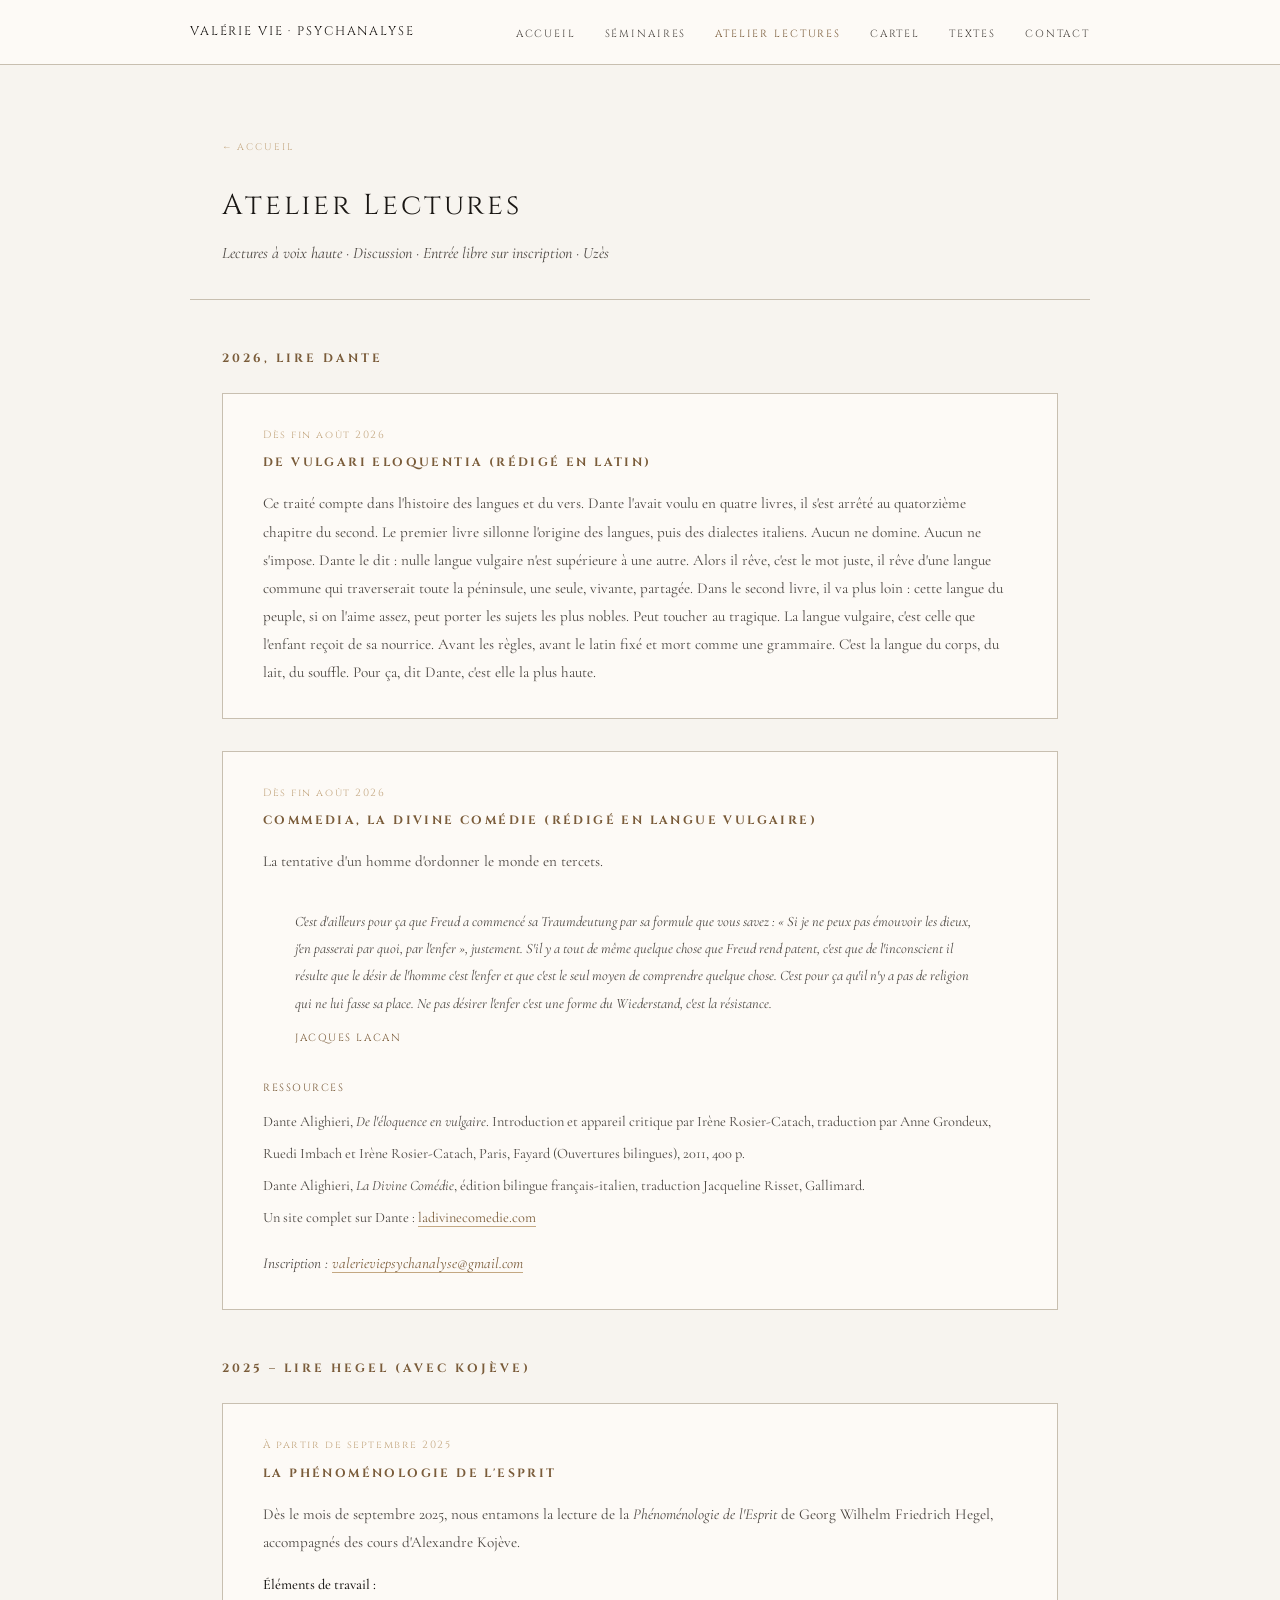
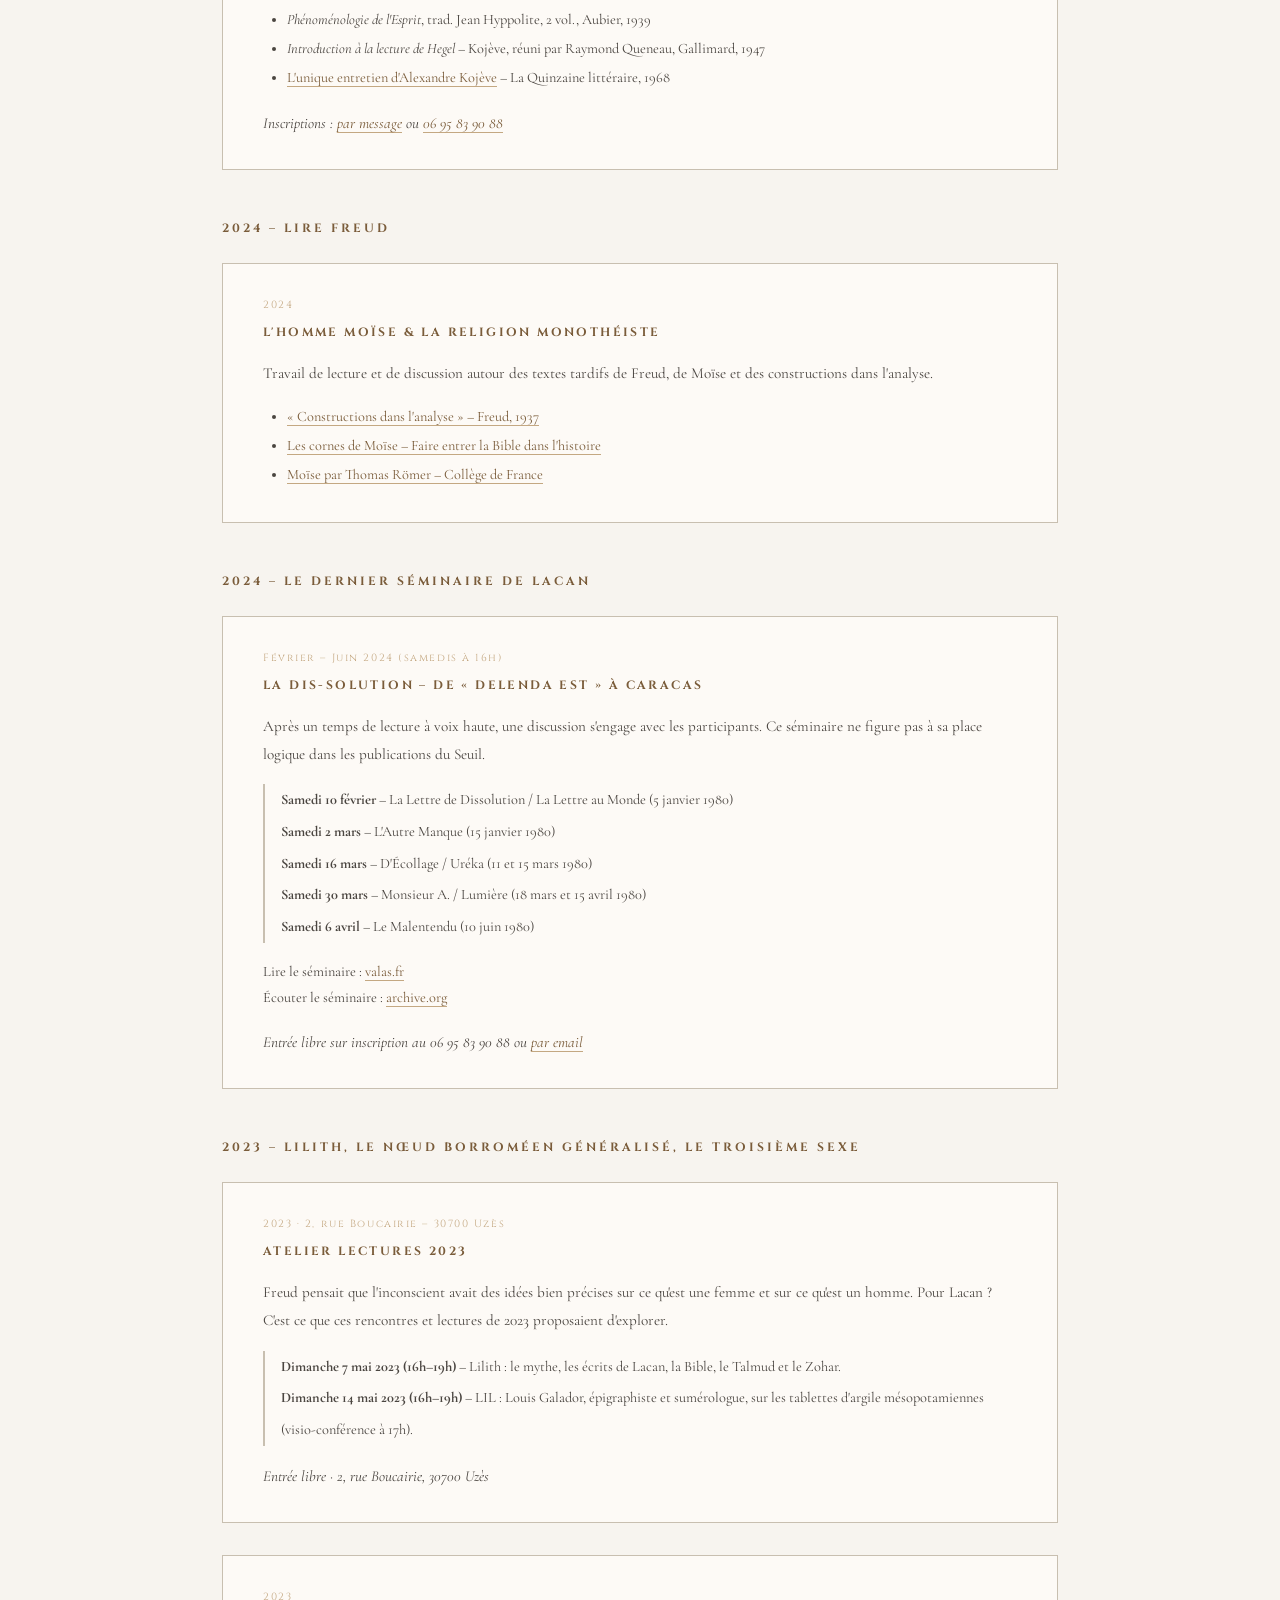
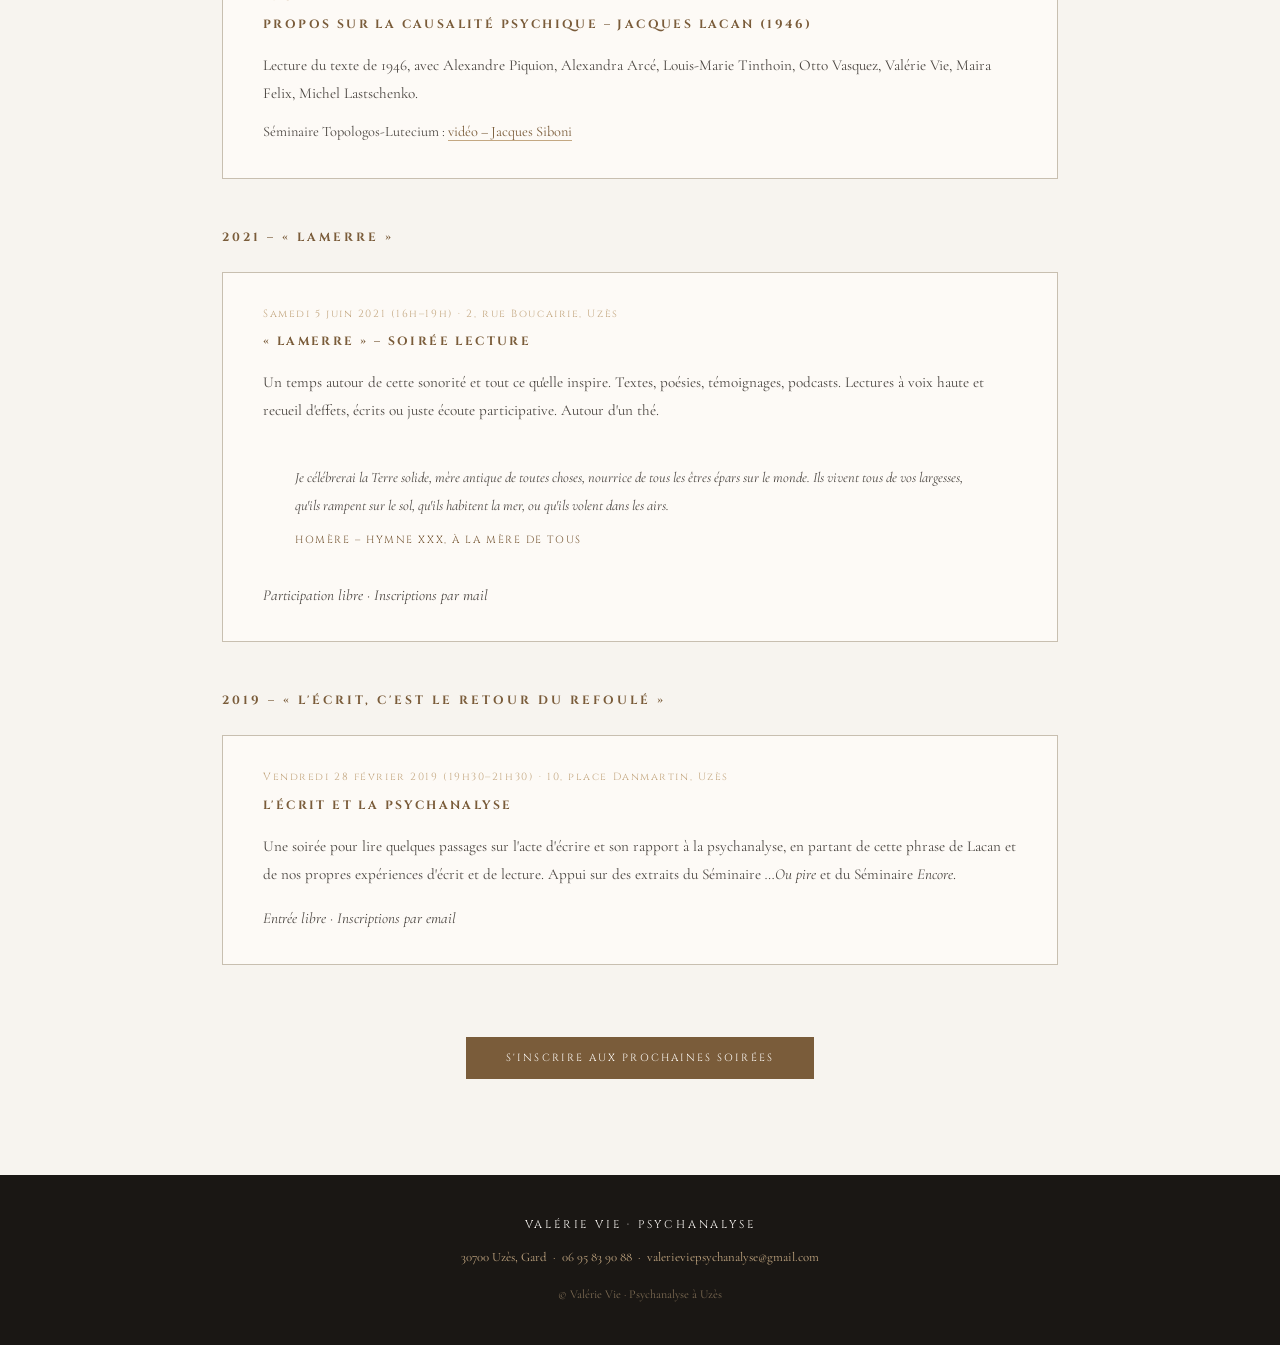
==== commit 7444e21c: "Update atelier-lectures.html" ====
--- a/atelier-lectures.html
+++ b/atelier-lectures.html
@@ -20,6 +20,7 @@
       <li><a href="seminaires.html">Séminaires</a></li>
       <li><a href="atelier-lectures.html" class="active">Atelier Lectures</a></li>
       <li><a href="cartel.html">Cartel</a></li>
+      <li><a href="textes.html">Textes</a></li>
       <li><a href="contact.html">Contact</a></li>
     </ul>
   </div>
--- a/style.css
+++ b/style.css
@@ -157,7 +157,6 @@
 
 /* ── QUOTE BLOCK ── */
 .quote-block {
-  border-left: 2px solid var(--accent-light);
   margin: 2.5rem 0;
   padding: 1rem 2rem;
   background: var(--white);
@@ -189,6 +188,7 @@
   text-transform: uppercase;
   color: var(--accent);
   margin: 3rem 0 1.5rem;
+  font-weight: 700;
 }
 
 /* ── PROSE ── */
